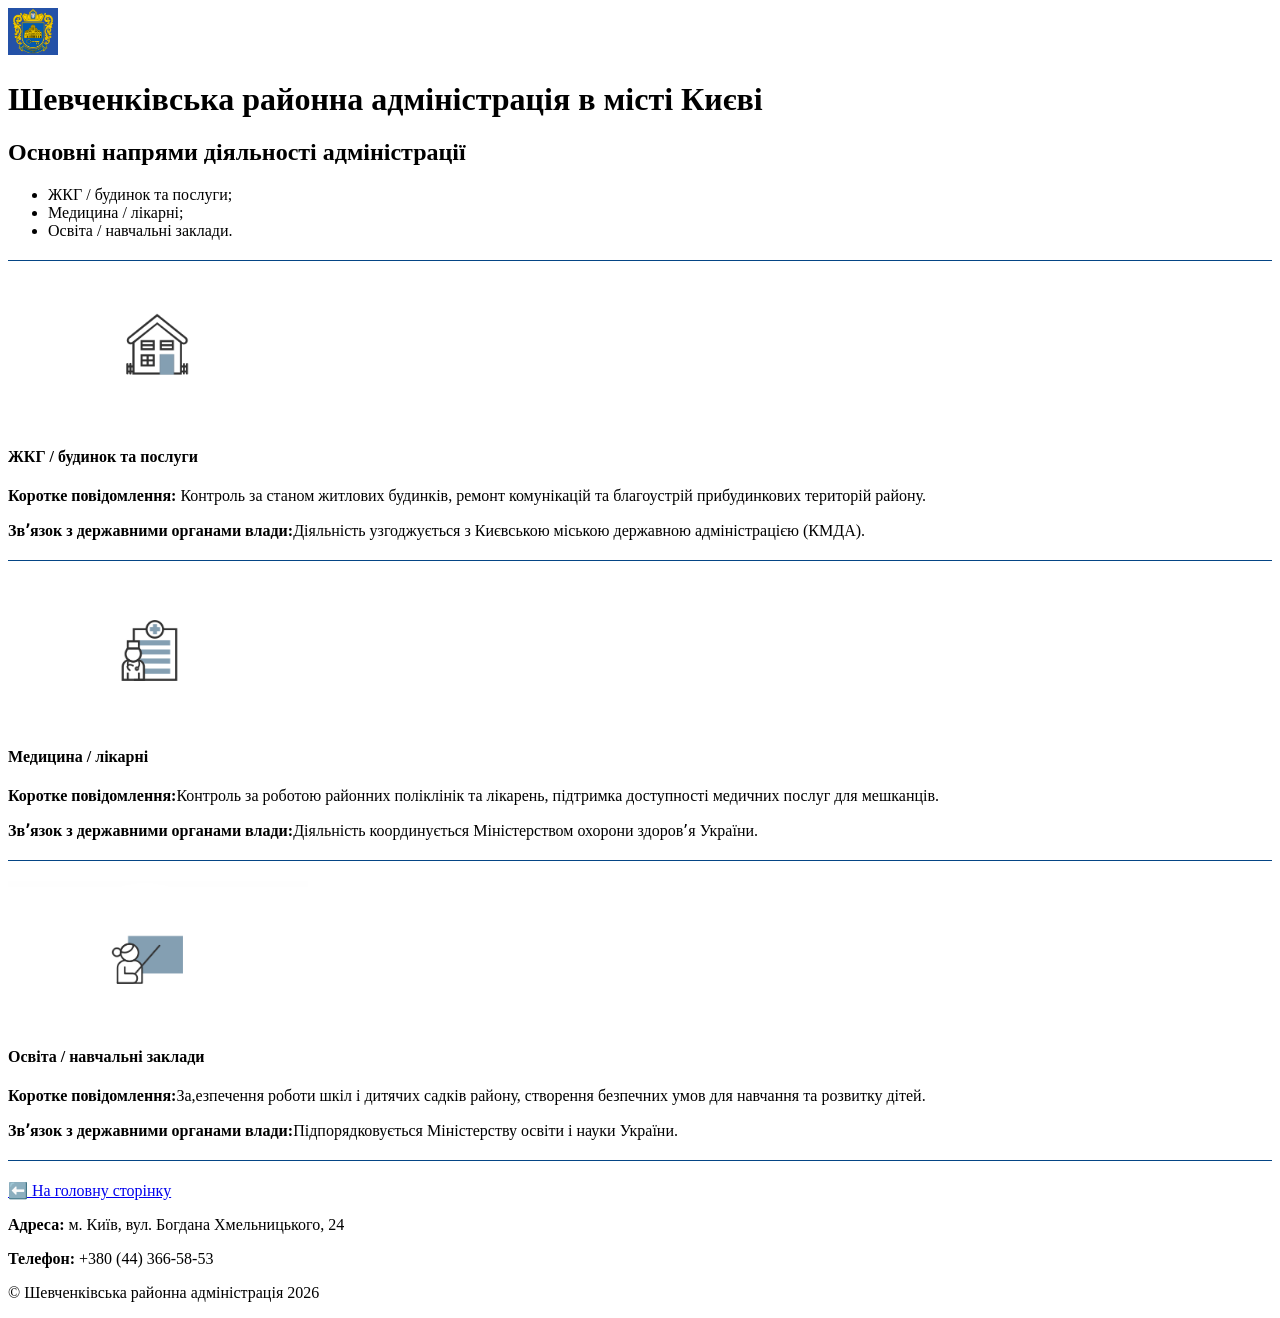
==== activities.html @ e8139975 "add lab 1" ====
<!DOCTYPE html>
<html lang="uk"> 

<head>
    <meta charset="UTF-8">
    <title>Шевченківська районна адміністрація - Напрями діяльності</title>
    <link rel="stylesheet" href="style.css">
    <link rel="preconnect" href="https://fonts.googleapis.com">
    <link rel="preconnect" href="https://fonts.gstatic.com" crossorigin>
    <link href="https://fonts.googleapis.com/css2?family=Montserrat:ital,wght@0,100..900;1,100..900&display=swap" rel="stylesheet">
</head>
<body>
    <header class="header projects-header">
        <div class="logo_container">
        <img src="img.png" alt="Логотип Шевченківської районної адміністрації" style="max-height: 50px; max-width: 50px;" />
        <h1>Шевченківська районна адміністрація в місті Києві</h1>
        </div>
    </header>

    <main class="activities-main">
        <div class="activities-title-block">
            <h2>Основні напрями діяльності адміністрації</h2>
            <ul>
            <li>ЖКГ / будинок та послуги;</li>
            <li>Медицина / лікарні;</li>
            <li>Освіта / навчальні заклади.</li>
            </ul>
            <hr style="margin: 20px 0; border: 0; border-top: 1px solid #054585;">
        </div>
        <div class="activities-grid">
            <div class="activities-card">
                <div class="card-header">
                    <img src="img1.png" alt="ЖКГ / будинок та послуги" style="max-width: 300px; border-radius: 10 px;">
                    <div class="card-title-group">
                        <h4>ЖКГ / будинок та послуги</h4>
                    </div>
                </div>
                <div class="card-body">
                    <p><b>Коротке повідомлення:</b> Контроль за станом житлових будинків, ремонт комунікацій та благоустрій прибудинкових територій району.</p>
                    <p><b>Звʼязок з державними органами влади:</b>Діяльність узгоджується з Києвською міською державною адміністрацією (КМДА).</p>
                </div>
            </div>
            <hr style="margin: 20px 0; border: 0; border-top: 1px solid #054585;">
            <div class="activities-card">
                <div class="card-header">
                    <img src="img2.png" alt="Медицина / лікарні" style="max-width: 300px; border-radius: 20 px;">
                    <div class="card-title-group">
                        <h4>Медицина / лікарні</h4>
                    </div>
                </div>
                <div class="card-body">
                    <p><b>Коротке повідомлення:</b>Контроль за роботою районних поліклінік та лікарень, підтримка доступності медичних послуг для мешканців.</p>
                    <p><b>Звʼязок з державними органами влади:</b>Діяльність координується Міністерством охорони здоровʼя України.</p>
                </div>
            </div>
            <hr style="margin: 20px 0; border: 0; border-top: 1px solid #054585;">
            <div class="activities-card">
                <div class="card-header">
                    <img src="img3.png" alt="Освіта / навчальні заклади" style="max-width: 300px; border-radius: 20 px;">
                    <div class="card-title-group">
                        <h4>Освіта / навчальні заклади</h4>
                    </div>
                </div>
                <div class="card-body">
                    <p><b>Коротке повідомлення:</b>За,езпечення роботи шкіл і дитячих садків району, створення безпечних умов для навчання та розвитку дітей.</p>
                    <p><b>Звʼязок з державними органами влади:</b>Підпорядковується Міністерству освіти і науки України.</p>
                </div>
            </div>
            <hr style="margin: 20px 0; border: 0; border-top: 1px solid #054585;">
        </div>
        <div class="back-button-container">
            <a href="index.html" class="btn"> ⬅️ На головну сторінку</a>
        </div>
    </main>

    <footer class="footer">
        <p><b>Адреса:</b> м. Київ, вул. Богдана Хмельницького, 24 </p>
        <p><b>Телефон:</b> +380 (44) 366-58-53</p>
        <p>&copy; Шевченківська районна адміністрація 2026 </p>
    </footer>
</body>
</html>
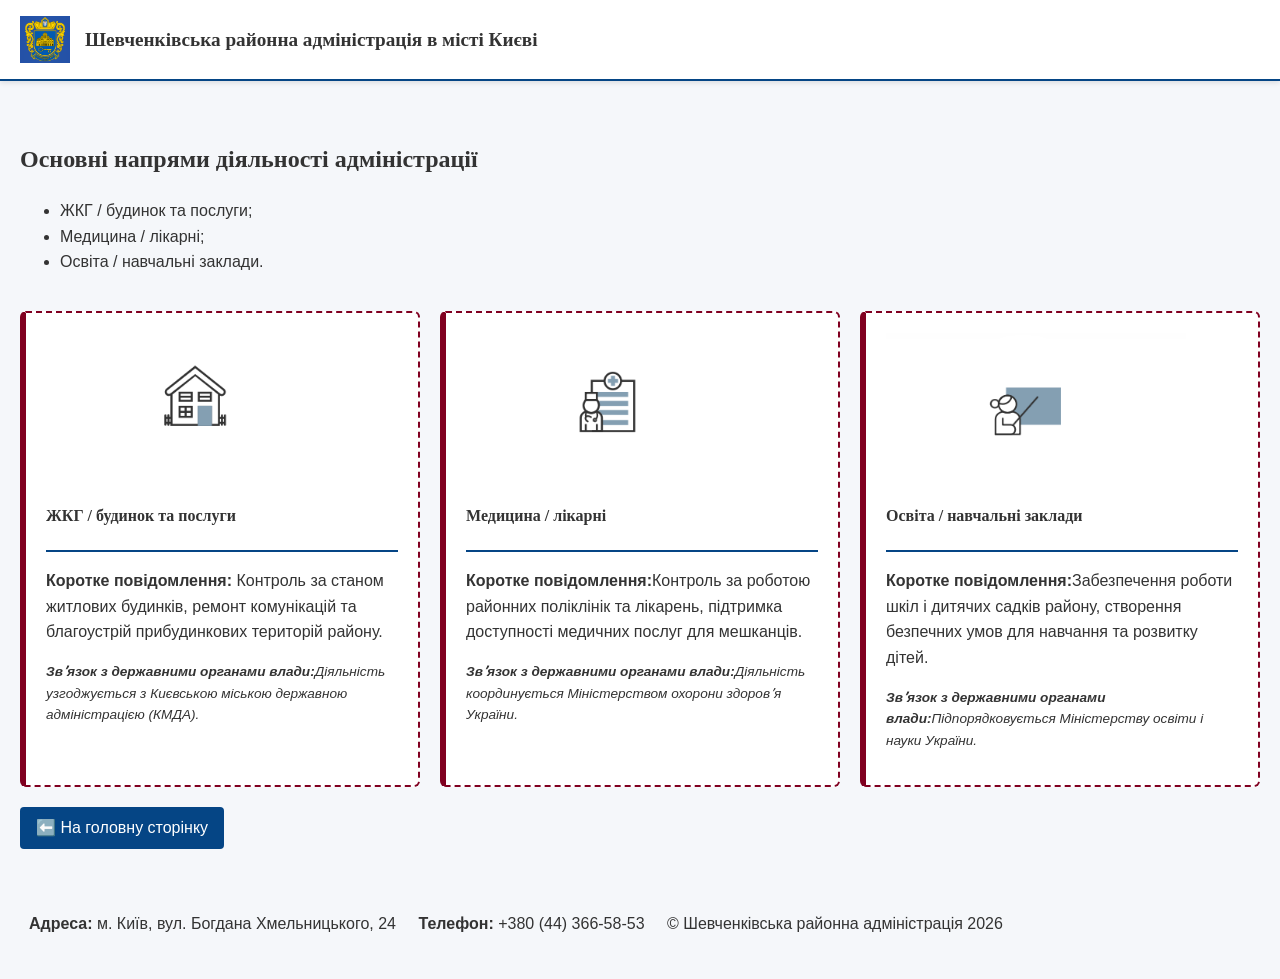
==== commit f1873b41: "Lab2" ====
--- a/activities.html
+++ b/activities.html
@@ -25,7 +25,7 @@
             <li>Медицина / лікарні;</li>
             <li>Освіта / навчальні заклади.</li>
             </ul>
-            <hr style="margin: 20px 0; border: 0; border-top: 1px solid #054585;">
+
         </div>
         <div class="activities-grid">
             <div class="activities-card">
@@ -40,7 +40,7 @@
                     <p><b>Звʼязок з державними органами влади:</b>Діяльність узгоджується з Києвською міською державною адміністрацією (КМДА).</p>
                 </div>
             </div>
-            <hr style="margin: 20px 0; border: 0; border-top: 1px solid #054585;">
+            
             <div class="activities-card">
                 <div class="card-header">
                     <img src="img2.png" alt="Медицина / лікарні" style="max-width: 300px; border-radius: 20 px;">
@@ -53,7 +53,7 @@
                     <p><b>Звʼязок з державними органами влади:</b>Діяльність координується Міністерством охорони здоровʼя України.</p>
                 </div>
             </div>
-            <hr style="margin: 20px 0; border: 0; border-top: 1px solid #054585;">
+            
             <div class="activities-card">
                 <div class="card-header">
                     <img src="img3.png" alt="Освіта / навчальні заклади" style="max-width: 300px; border-radius: 20 px;">
@@ -62,11 +62,11 @@
                     </div>
                 </div>
                 <div class="card-body">
-                    <p><b>Коротке повідомлення:</b>За,езпечення роботи шкіл і дитячих садків району, створення безпечних умов для навчання та розвитку дітей.</p>
+                    <p><b>Коротке повідомлення:</b>Забезпечення роботи шкіл і дитячих садків району, створення безпечних умов для навчання та розвитку дітей.</p>
                     <p><b>Звʼязок з державними органами влади:</b>Підпорядковується Міністерству освіти і науки України.</p>
                 </div>
             </div>
-            <hr style="margin: 20px 0; border: 0; border-top: 1px solid #054585;">
+           
         </div>
         <div class="back-button-container">
             <a href="index.html" class="btn"> ⬅️ На головну сторінку</a>
@@ -75,6 +75,7 @@
 
     <footer class="footer">
         <p><b>Адреса:</b> м. Київ, вул. Богдана Хмельницького, 24 </p>
+        
         <p><b>Телефон:</b> +380 (44) 366-58-53</p>
         <p>&copy; Шевченківська районна адміністрація 2026 </p>
     </footer>
--- a/style.css
+++ b/style.css
@@ -0,0 +1,266 @@
+
+* {
+    box-sizing: border-box;
+}
+
+body {
+    font-family: 'Montserrat', sans-serif;
+    background-color: rgb(245, 247, 250);
+    color: #333333;
+    line-height: 1.6;
+    margin: 0;
+    padding: 0;
+}
+
+h1, h2, h3, h4 {
+    font-family: 'Georgia', serif;
+}
+
+#motto-container {
+    font-style: italic;
+    color: #666;
+}
+
+.btn {
+    display: inline-block;
+    padding: 8px 16px;
+    background-color: #054585; 
+    color: white;
+    text-decoration: none;
+    border-radius: 4px;
+    transition: all 0.3s ease;
+}
+
+input[type="text"], input[type="email"], input[type="number"], select, textarea {
+    width: 100%;
+    padding: 8px;
+    margin-top: 5px;
+    border: 1px solid #ccc;
+    border-radius: 4px;
+}
+
+[class*="header"] {
+    background-color: #ffffff;
+    border-bottom: 2px solid #054585;
+}
+
+footer, header {
+    padding: 20px;
+}
+
+.sidebar ul li a { 
+    color: #054585;
+}
+
+header > .logo_container { 
+    display: flex;
+    align-items: center;
+    gap: 15px;
+}
+
+/* index.html */
+
+.header {
+    position: relative; 
+    display: flex;
+    justify-content: space-between;
+    align-items: center;
+    background: #fff;
+    min-height: 80px;
+}
+
+.logo_container {
+    position: static; 
+    display: flex;
+    align-items: center;
+    gap: 15px;
+}
+
+.logo_container h1 {
+    font-size: 1.2rem;
+    line-height: 1.2;
+}
+
+.nav_buttons {
+    display: flex;
+    flex-direction: column;
+    align-items: flex-end;
+    gap: 4px;
+}
+
+.nav_buttons p {
+    margin: 0;
+}
+
+main {
+    padding: 20px;
+}
+
+.sidebar {
+    position: sticky;
+    top: 20px;
+    float: left;
+    width: 260px;
+    background: #fff;
+    padding: 15px;
+    border: 1px solid #054585;
+    margin-right: 20px;
+    z-index: 10;
+}
+
+article {
+    overflow: hidden;
+}
+
+section {
+    margin: 20px 0;
+    padding: 20px;
+    border: 1px solid #dcdcdc;
+    background: #fff;
+    border-radius: 6px;
+}
+
+section p:first-of-type::before {
+    content: "🇺🇦"; 
+}
+
+#leadership {
+    transition: transform 0.3s ease, box-shadow 0.3s ease;
+}
+#leadership:hover {
+    transform: scale(1.05);
+    box-shadow: 0 5px 15px rgba(0,0,0,0.1);
+}
+
+#leadership table {
+    display: block;
+    max-height: 220px;
+    overflow-y: auto;
+}
+
+.footer p {
+    display: inline-block;
+    padding: 3px 6px;
+    border: 3px double transparent; 
+    transition: border-color 0s ease 3s;
+}
+
+.footer p:hover {
+    border-color: black; 
+}
+
+/* activities.html */
+
+.projects-header {
+    position: fixed;
+    top: 0;
+    left: 0;
+    width: 100%;
+    z-index: 1000;
+    background: white;
+    display: flex;
+    align-items: center;
+    box-shadow: 0 2px 5px rgba(0,0,0,0.1);
+    padding: 15px 20px;
+}
+
+.projects-header .logo_container {
+    display: flex;
+    align-items: center;
+    gap: 15px;
+}
+
+.activities-main {
+    margin-top: 100px;
+    display: grid;
+    grid-template-columns: 1fr;
+    gap: 20px;
+    padding: 20px;
+}
+
+.activities-grid {
+    display: grid;
+    grid-template-columns: repeat(auto-fit, minmax(300px, 1fr));
+    gap: 20px;
+}
+
+.activities-card {
+    border-top: 2px dashed #800020;
+    border-right: 2px dashed #800020;
+    border-bottom: 2px dashed #800020;
+    border-left: 6px solid #800020;
+    padding: 20px;
+    background: #ffffff;
+    border-radius: 6px;
+}
+
+.activities-card p:last-child {
+    font-weight: 300;
+    font-style: italic;
+    font-size: 0.85rem;
+}
+
+.activities-card img {
+    filter: brightness(1);
+    transition: filter 0.3s ease;
+}
+.activities-card img:hover {
+    filter: brightness(0.75);
+}
+
+.activities-card a:link, .navbar a:link {
+    color: darkgreen;
+}
+
+
+/*feedback.html */
+
+.feedback-main {
+    display: flex;
+    justify-content: center;
+    align-items: center;
+    min-height: 80vh;
+    padding: 20px;
+}
+
+.feedback-card {
+    display: flex;
+    flex-flow: column nowrap;
+    justify-content: flex-start;
+    align-items: stretch;
+    width: 100%;
+    max-width: 600px;
+    background: white;
+    padding: 30px;
+    border-radius: 8px;
+    box-shadow: 0 4px 10px rgba(0,0,0,0.05);
+}
+
+.feedback-form {
+    display: flex;
+    flex-direction: column;
+    gap: 15px;
+}
+
+.form-group {
+    display: flex;
+    flex-direction: column;
+}
+
+.btn-submit {
+    order: 2;
+    flex-grow: 1;
+    padding: 10px;
+    background-color: #054585;
+    color: white;
+    border: none;
+    border-radius: 4px;
+    cursor: pointer;
+}
+
+.radio-group {
+    display: flex;
+    flex-wrap: wrap;
+    gap: 15px;
+    margin-top: 5px;
+}
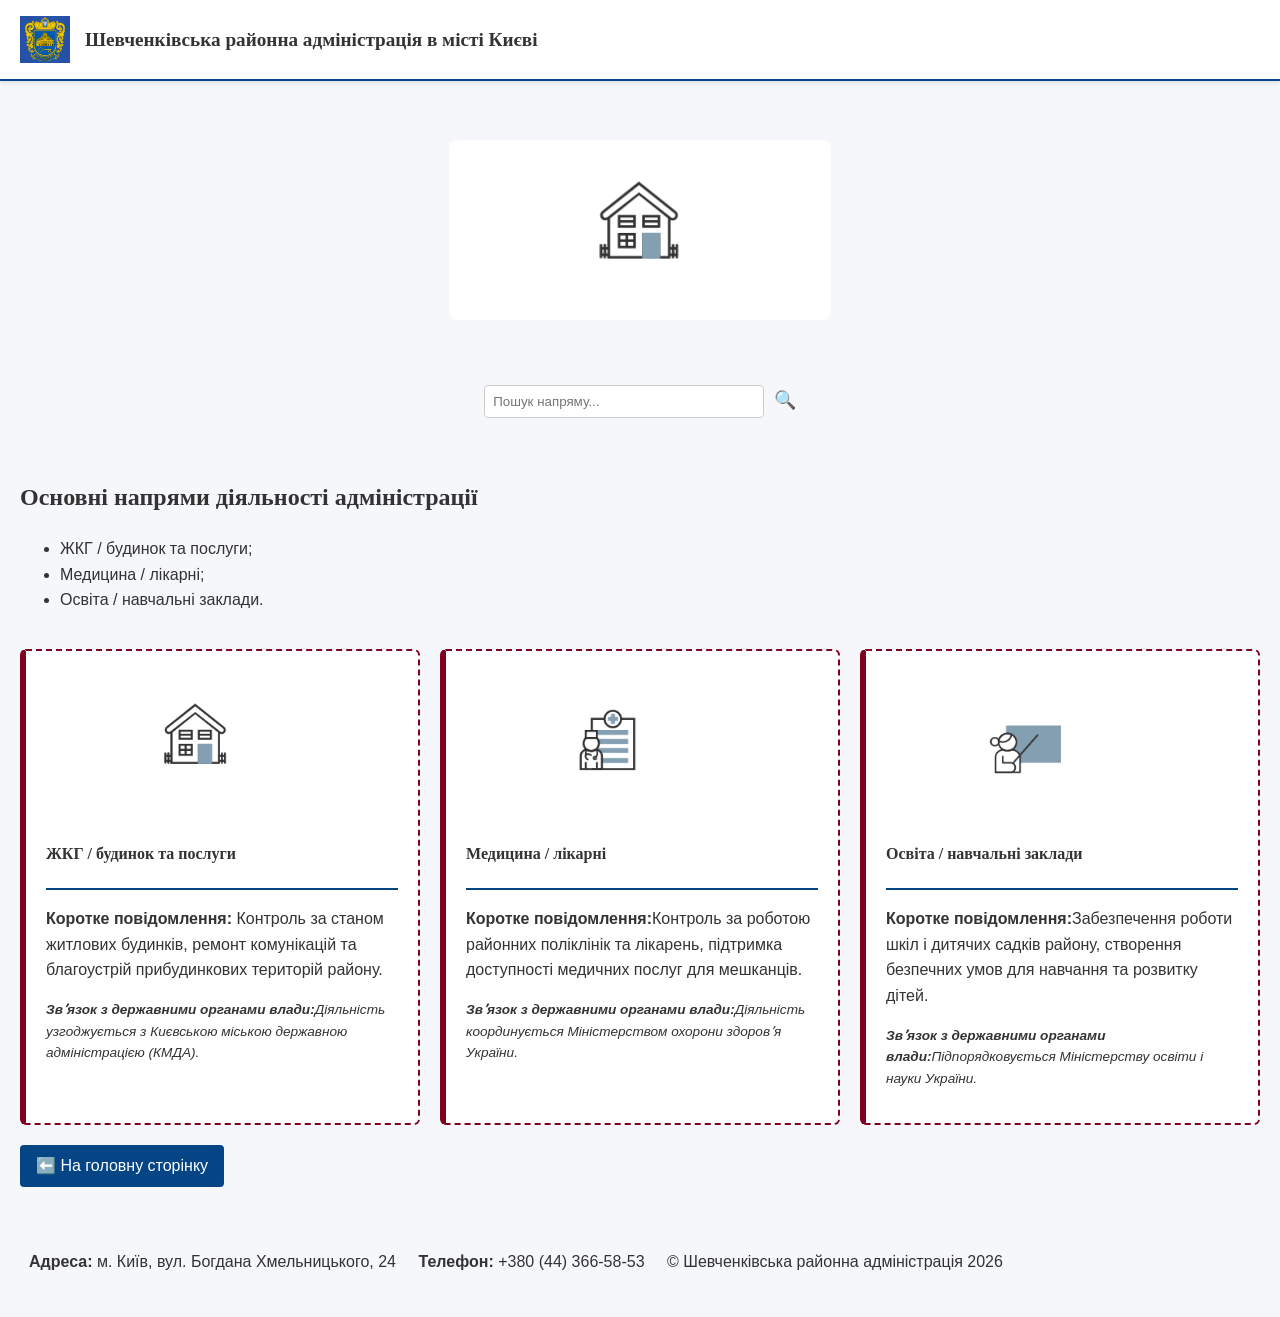
==== commit 53a09aa1: "lab4" ====
--- a/activities.html
+++ b/activities.html
@@ -18,6 +18,17 @@
     </header>
 
     <main class="activities-main">
+        <div class="carousel-container" style="display: flex; justify-content: center; align-items: center; width: 100%; margin: 20px 0;">
+            <div class="carousel-slide" style="text-align: center;">
+                <img src="img1.png" alt="Напрям 1" class="carousel-img" style="max-height: 20vh; width: auto; border-radius: 8px; display: block; margin: 0 auto;">
+                <img src="img2.png" alt="Напрям 2" class="carousel-img" style="max-height: 20vh; width: auto; border-radius: 8px; display: none; margin: 0 auto;">
+                <img src="img3.png" alt="Напрям 3" class="carousel-img" style="max-height: 20vh; width: auto; border-radius: 8px; display: none; margin: 0 auto;">
+            </div>
+        </div>
+        <div class="search-box" style="text-align: center; margin: 20px 0;">
+            <input type="text" id="searchInput" placeholder="Пошук напряму..." style="padding: 8px; width: 280px; border-radius: 4px; border: 1px solid #ccc;">
+            <span id="searchIcon" style="cursor: pointer; font-size: 18px; margin-left: 5px;">🔍</span>
+        </div>
         <div class="activities-title-block">
             <h2>Основні напрями діяльності адміністрації</h2>
             <ul>
@@ -28,7 +39,7 @@
 
         </div>
         <div class="activities-grid">
-            <div class="activities-card">
+            <div class="activities-card activity-item">
                 <div class="card-header">
                     <img src="img1.png" alt="ЖКГ / будинок та послуги" style="max-width: 300px; border-radius: 10 px;">
                     <div class="card-title-group">
@@ -41,7 +52,7 @@
                 </div>
             </div>
             
-            <div class="activities-card">
+            <div class="activities-card activity-item">
                 <div class="card-header">
                     <img src="img2.png" alt="Медицина / лікарні" style="max-width: 300px; border-radius: 20 px;">
                     <div class="card-title-group">
@@ -54,7 +65,7 @@
                 </div>
             </div>
             
-            <div class="activities-card">
+            <div class="activities-card activity-item">
                 <div class="card-header">
                     <img src="img3.png" alt="Освіта / навчальні заклади" style="max-width: 300px; border-radius: 20 px;">
                     <div class="card-title-group">
@@ -75,9 +86,11 @@
 
     <footer class="footer">
         <p><b>Адреса:</b> м. Київ, вул. Богдана Хмельницького, 24 </p>
-        
+
         <p><b>Телефон:</b> +380 (44) 366-58-53</p>
         <p>&copy; Шевченківська районна адміністрація 2026 </p>
     </footer>
+
+    <script src="script.js"></script>
 </body>
 </html>
--- a/style.css
+++ b/style.css
@@ -263,4 +263,19 @@
     flex-wrap: wrap;
     gap: 15px;
     margin-top: 5px;
+}
+
+.navbar {
+    display: flex;
+    flex-direction: row;
+    align-items: center;
+    gap: 20px;
+}
+
+@media screen and (max-width: 768px) {
+    .nav_buttons, .navbar {
+        display: flex;
+        flex-direction: column;
+        align-items: flex-end;
+    }
 }
